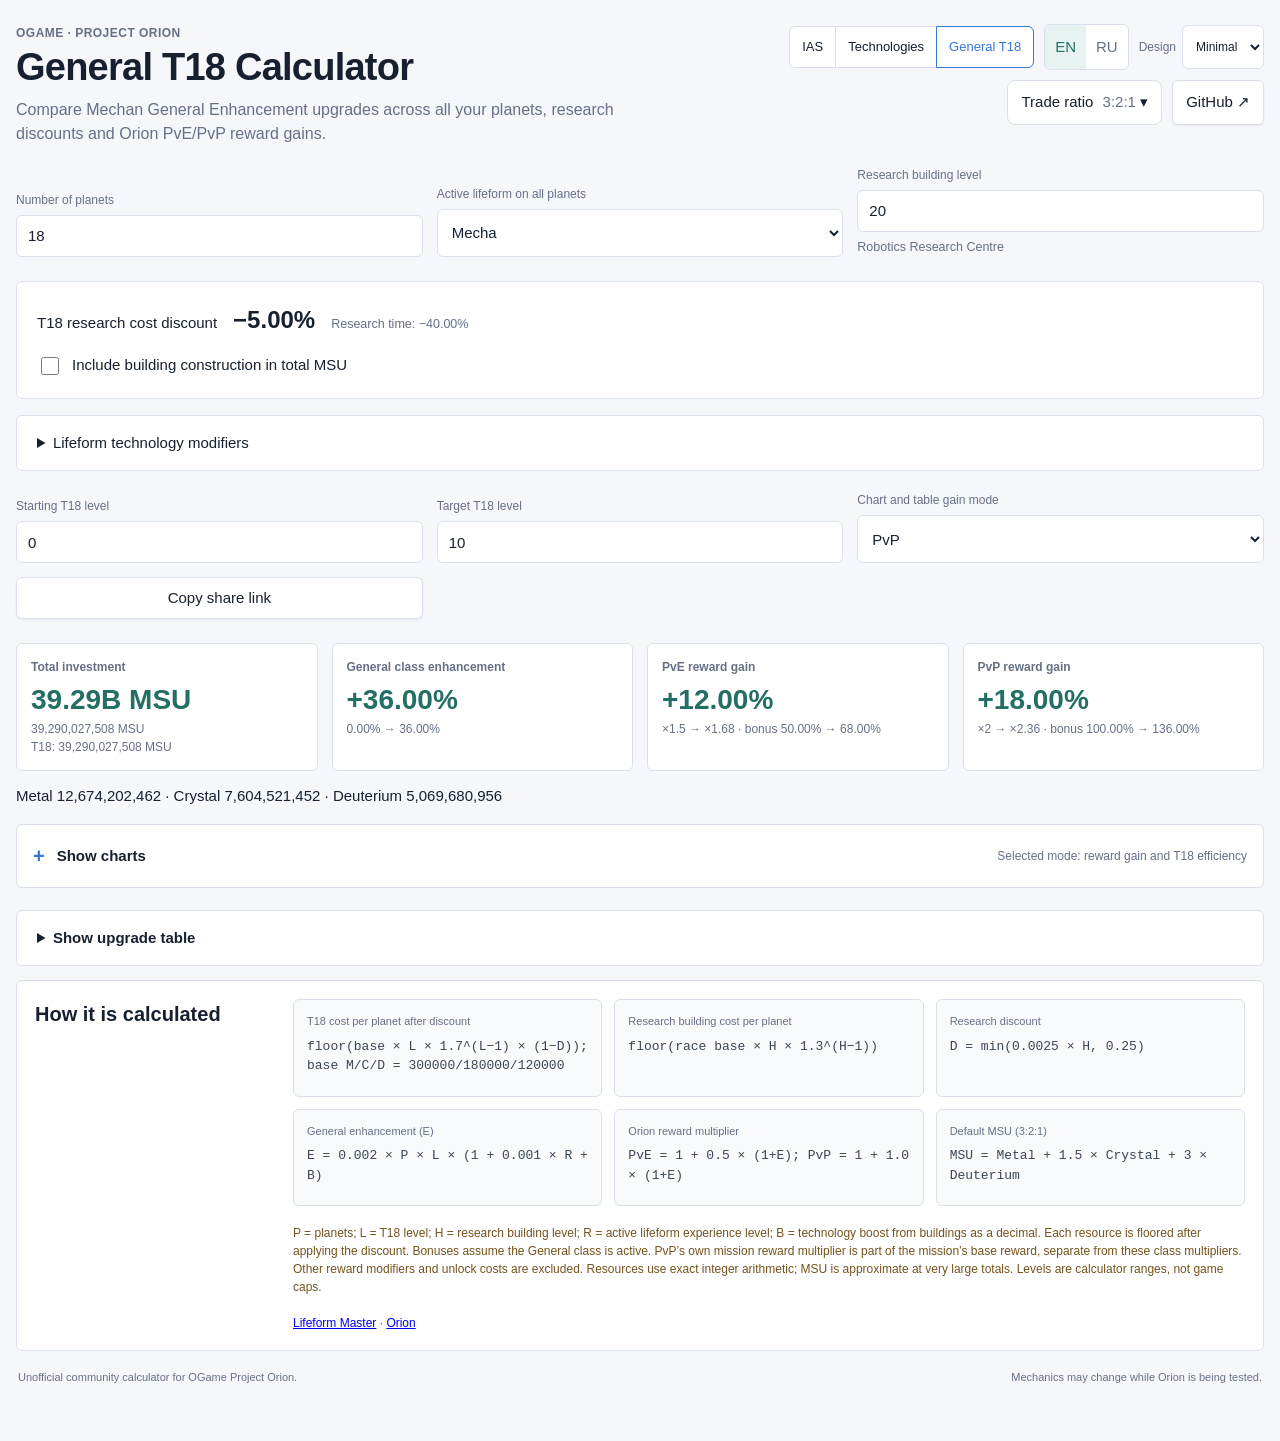
==== general.html @ ab0c1445 "Add General T18 calculator with lifeform research discounts and PvE/PvP rewards" ====
<!doctype html><html lang="en" data-theme="minimal"><head><meta charset="utf-8"><meta name="viewport" content="width=device-width, initial-scale=1"><title>OGame Orion General T18 Calculator</title><link rel="stylesheet" href="styles.css?v=20261013-general"></head><body data-calculator="general"><main class="shell">    <header class="hero">
      <div>
        <p class="eyebrow" data-i18n="s0">OGame · Project Orion</p>
        <h1 data-i18n="s1">Interstellar Anomaly Scanner Calculator</h1>
        <p class="lede" data-i18n="s2">Enter the number of planets to calculate the cost of upgrading the Interstellar Anomaly Scanner on every planet, total IAS, lithium production and the relative gain from each level.</p>
      </div>
      <nav class="header-actions" aria-label="Language and project links" data-i18n-aria="Language and project links"><div class="calculator-tabs header-calculators" aria-label="Calculators" data-i18n-aria="Calculators"><a href="index.html" data-i18n="navIas">IAS calculator</a><a href="resources.html" data-i18n="navResources">Resource bonuses</a><a href="general.html" data-i18n="navGeneral">General T18</a></div><div class="language-switch" role="group" aria-label="Language" data-i18n-aria="Language"><button id="langEn" type="button" aria-pressed="true">EN</button><button id="langRu" type="button" aria-pressed="false">RU</button></div><label class="theme-control"><span data-i18n="themeLabel">Design</span><select id="themeSelect" aria-label="Design" data-i18n-aria="Design"><option value="minimal" data-i18n="themeMinimal">Minimal</option><option value="cosmic" data-i18n="themeCosmic">Cosmic</option></select></label><details id="ratioMenu" class="ratio-menu"><summary><span data-i18n="ratioMenu">Trade ratio</span> <span id="ratioValue">3:2:1</span></summary><div class="ratio-popover">      <fieldset class="ratio">
        <legend data-i18n="s6">MSU trade ratio</legend>
        <div class="ratio-inputs">
          <label><span data-i18n="s7">Metal</span><input id="ratioMetal" type="number" min="0.1" step="0.1" value="3"></label>
          <span>:</span>
          <label><span data-i18n="s8">Crystal</span><input id="ratioCrystal" type="number" min="0.1" step="0.1" value="2"></label>
          <span>:</span>
          <label><span data-i18n="s9">Deut</span><input id="ratioDeut" type="number" min="0.1" step="0.1" value="1"></label>
        </div>
      </fieldset><p data-i18n="ratioHelp">Metal : Crystal : Deuterium. Default: 3:2:1.</p></div></details><a class="github-link" href="https://github.com/zikunow/ogame-orion-ias-calculator" target="_blank" rel="noreferrer">GitHub ↗</a></nav>
    </header>


<section class="panel controls general-controls"><label><span data-i18n="s3">Number of planets</span><input id="planets" type="number" min="1" max="50" value="18"></label><label><span data-i18n="raceChoice">Active lifeform on all planets</span><select id="raceSelect"><option value="human" data-i18n="human">Humans</option><option value="rocktal" data-i18n="rocktal">Rock’tal</option><option value="mecha" data-i18n="mecha" selected>Mecha</option><option value="kaelesh" data-i18n="kaelesh">Kaelesh</option></select></label><label><span data-i18n="labLevelLabel">Research building level</span><input id="labLevel" type="number" min="1" max="100" value="20"><small id="labName"></small></label></section><section class="panel general-discount"><span data-i18n="discountLabel">T18 research cost discount</span><strong id="labDiscount">—</strong><small id="labTime">—</small><label class="check-label"><input id="includeBuilding" type="checkbox"><span data-i18n="includeBuilding">Include building construction in total MSU</span></label><div id="buildingCostInfo" hidden><small id="buildingCostExact"></small><p class="note" data-i18n="labCostHelp"></p></div></section><details class="panel general-modifiers"><summary data-i18n="enhancements">Lifeform technology modifiers</summary><div class="controls general-controls"><label><span data-i18n="lifeformLevel">Active lifeform experience level</span><input id="lifeformLevel" type="number" min="0" max="100" value="0"></label><label><span data-i18n="techBoost">Technology boost from buildings, %</span><input id="techBoost" type="number" min="0" max="1000" value="0"></label><p class="note" data-i18n="boostHelp"></p></div></details><section class="panel controls general-controls"><label><span data-i18n="fromT18">Starting T18 level</span><input id="fromLevel" type="number" min="0" max="79" value="0"></label><label><span data-i18n="toT18">Target T18 level</span><input id="toLevel" type="number" min="1" max="80" value="10"></label><label><span data-i18n="missionChoice">Chart and table gain mode</span><select id="missionSelect"><option value="pve">PvE</option><option value="pvp" selected>PvP</option></select></label><button id="copyLink" class="secondary" type="button" data-i18n="s10">Copy share link</button></section><p id="validation" class="validation" role="alert" hidden></p><section class="summary-grid"><article class="stat"><span data-i18n="generalTotalCost">Total investment</span><strong id="upgradeCost">—</strong><small id="upgradeCostExact">—</small><small id="t18Breakdown"></small></article><article class="stat"><span data-i18n="generalEnhancement">General class enhancement</span><strong id="enhancementValue">—</strong><small id="enhancementFrom">—</small></article><article class="stat"><span data-i18n="pveGain">PvE reward gain</span><strong id="pveGainValue">—</strong><small id="pveMultiplier">—</small></article><article class="stat"><span data-i18n="pvpGain">PvP reward gain</span><strong id="pvpGainValue">—</strong><small id="pvpMultiplier">—</small></article></section><p id="resourceTotals" class="resource-totals" aria-live="polite"></p><details id="chartsPanel" class="charts-panel panel"><summary><span class="charts-closed" data-i18n="showCharts">Show charts</span><span class="charts-open" data-i18n="hideCharts">Hide charts</span><span class="charts-caption" data-i18n="chartsCaption"></span></summary><section id="gainCharts" class="gain-charts" aria-label="Lithium output gain charts" data-i18n-aria="Lithium output gain charts"></section></details><details id="tablePanel" class="panel technology-table"><summary><span class="table-closed" data-i18n="showTable">Show upgrade table</span><span class="table-open" data-i18n="hideTable">Hide upgrade table</span></summary><div class="section-head"><h2 id="tableTitle"></h2></div><p class="table-hint" data-i18n="tableHint"></p><div class="table-wrap" tabindex="0" role="region" aria-label="Scrollable upgrade results" data-i18n-aria="Scrollable upgrade results"><table><thead><tr><th data-i18n="generalLevel">T18 level</th><th data-i18n="generalStepCost">Upgrade cost · all planets</th><th data-i18n="generalFromCost">T18 cost from start</th><th data-i18n="generalCumulative">T18 invested from level 0</th><th data-i18n="generalBonus">Class enhancement</th><th data-i18n="generalPve">PvE class bonus</th><th data-i18n="generalPvp">PvP class bonus</th><th data-i18n="generalPrev">Gain vs previous</th><th data-i18n="generalStart">Gain vs start</th><th data-i18n="generalEfficiency">T18 MSU / +1% reward</th></tr></thead><tbody id="results"></tbody></table></div></details><section class="panel formulas"><h2 data-i18n="generalFormulas">How it is calculated</h2><div class="formula-grid"><div><span data-i18n="generalCostFormula">T18 cost per planet after discount</span><code>floor(base × L × 1.7^(L−1) × (1−D)); base M/C/D = 300000/180000/120000</code></div><div><span data-i18n="generalLabFormula">Research building cost per planet</span><code>floor(race base × H × 1.3^(H−1))</code></div><div><span data-i18n="generalDiscountFormula">Research discount</span><code>D = min(0.0025 × H, 0.25)</code></div><div><span data-i18n="generalBoostFormula">General enhancement (E)</span><code>E = 0.002 × P × L × (1 + 0.001 × R + B)</code></div><div><span data-i18n="generalRewardFormula">Orion reward multiplier</span><code>PvE = 1 + 0.5 × (1+E); PvP = 1 + 1.0 × (1+E)</code></div><div><span data-i18n="s32">Default MSU (3:2:1)</span><code>MSU = Metal + 1.5 × Crystal + 3 × Deuterium</code></div></div><p class="note" data-i18n="generalFormulaHelp"></p><p class="note"><a href="https://ogame.comastuff.com/LFMaster_Global.xlsx" target="_blank" rel="noreferrer">Lifeform Master</a> · <a href="https://board.en.ogame.gameforge.com/index.php?thread/856579-pts-version-13-0-0-singularity/" target="_blank" rel="noreferrer">Orion</a></p></section><footer><span data-i18n="s35"></span><span data-i18n="s36"></span></footer></main><noscript>This calculator requires JavaScript.</noscript><script src="general.js?v=20261013-general"></script><script src="app.js?v=20261013-general"></script></body></html>
---- styles.css ----
:root {
  color-scheme: dark;
  --bg: #071019;
  --panel: #0d1a25;
  --panel-2: #102230;
  --line: #1e3a4d;
  --text: #e7f1f7;
  --muted: #8fa6b5;
  --accent: #65c6ff;
  --accent-2: #8fe3b0;
  --warning: #ffb86b;
  --danger: #ff7d7d;
  --shadow: 0 18px 60px rgba(0,0,0,.28);
}

* { box-sizing: border-box; }
.calculator-tabs { display: flex; gap: 8px; flex-wrap: wrap; margin-bottom: 18px; }
.calculator-tabs a { color: var(--text); text-decoration: none; padding: 8px 12px; border: 1px solid var(--line); border-radius: 6px; }
.calculator-tabs a:hover { border-color: var(--accent); }
.calculator-tabs a[aria-current="page"] { border-color: var(--accent); color: var(--accent); background: var(--panel); }
.resource-model { padding: 14px 16px; margin-top: 16px; }
.resource-model label { display: flex; gap: 10px; align-items: center; }
.resource-model input { width: 18px; height: 18px; accent-color: var(--accent); }
.resource-model p { margin: 8px 0; color: var(--muted); font-size: 13px; }
.resource-model a { color: var(--accent); font-size: 13px; }
.resource-controls select { width: 100%; height: 48px; border: 1px solid var(--line); border-radius: 6px; padding: 0 10px; background: var(--panel); color: var(--text); font: inherit; }
html { background: var(--bg); }
body {
  margin: 0;
  min-width: 320px;
  background:
    radial-gradient(circle at 15% 0%, rgba(51,130,170,.18), transparent 30rem),
    linear-gradient(180deg, #08131d 0%, var(--bg) 42rem);
  color: var(--text);
  font: 15px/1.5 Inter, ui-sans-serif, system-ui, -apple-system, BlinkMacSystemFont, "Segoe UI", sans-serif;
}

button, input { font: inherit; }

.shell {
  width: min(1500px, calc(100% - 32px));
  margin: 0 auto;
  padding: 44px 0 36px;
}

.hero {
  display: flex;
  align-items: flex-start;
  justify-content: space-between;
  gap: 24px;
  margin-bottom: 26px;
}

.eyebrow {
  margin: 0 0 6px;
  color: var(--accent);
  font-size: 12px;
  font-weight: 800;
  letter-spacing: .12em;
  text-transform: uppercase;
}

h1, h2, p { margin-top: 0; }
h1 {
  max-width: 880px;
  margin-bottom: 10px;
  font-size: clamp(32px, 5vw, 58px);
  line-height: 1.02;
  letter-spacing: -.045em;
}
h2 {
  margin-bottom: 0;
  font-size: 22px;
  letter-spacing: -.02em;
}

.lede {
  max-width: 760px;
  margin-bottom: 0;
  color: var(--muted);
  font-size: 17px;
}

.github-link, .secondary {
  border: 1px solid var(--line);
  border-radius: 10px;
  background: rgba(255,255,255,.025);
  color: var(--text);
  text-decoration: none;
  transition: .18s ease;
}
.github-link {
  flex: 0 0 auto;
  padding: 10px 13px;
}
.github-link:hover, .secondary:hover {
  border-color: #3b6a85;
  background: rgba(101,198,255,.07);
}

.panel {
  border: 1px solid var(--line);
  border-radius: 16px;
  background: linear-gradient(180deg, rgba(16,34,48,.94), rgba(10,24,34,.94));
  box-shadow: var(--shadow);
}

.controls {
  display: grid;
  grid-template-columns: repeat(3, minmax(140px, .75fr)) minmax(300px, 1.5fr) auto;
  gap: 14px;
  align-items: end;
  padding: 16px;
}

.controls > label > span,
.ratio legend,
.ratio label span {
  display: block;
  margin-bottom: 6px;
  color: var(--muted);
  font-size: 12px;
  font-weight: 700;
}

input {
  width: 100%;
  height: 42px;
  border: 1px solid #26465b;
  border-radius: 9px;
  outline: none;
  background: #081620;
  color: var(--text);
  padding: 0 11px;
}
input:focus {
  border-color: var(--accent);
  box-shadow: 0 0 0 3px rgba(101,198,255,.10);
}

.ratio {
  min-width: 0;
  margin: 0;
  border: 0;
  padding: 0;
}
.ratio-inputs {
  display: grid;
  grid-template-columns: 1fr auto 1fr auto 1fr;
  gap: 8px;
  align-items: end;
}
.ratio-inputs > span {
  padding-bottom: 10px;
  color: var(--muted);
}
.ratio label span { margin-bottom: 3px; }
.ratio input { height: 42px; }

.secondary {
  height: 42px;
  cursor: pointer;
  padding: 0 14px;
  white-space: nowrap;
}

.validation {
  margin: 12px 0 0;
  border: 1px solid rgba(255,125,125,.35);
  border-radius: 10px;
  background: rgba(255,125,125,.08);
  color: #ffd2d2;
  padding: 10px 12px;
}

.summary-grid {
  display: grid;
  grid-template-columns: repeat(4, 1fr);
  gap: 14px;
  margin: 14px 0;
}

.stat {
  min-width: 0;
  border: 1px solid var(--line);
  border-radius: 14px;
  background: rgba(13,26,37,.88);
  padding: 16px;
}
.stat span, .stat small {
  display: block;
  color: var(--muted);
}
.stat span {
  margin-bottom: 8px;
  font-size: 12px;
  font-weight: 800;
  letter-spacing: .06em;
  text-transform: uppercase;
}
.stat strong {
  display: block;
  overflow: hidden;
  margin-bottom: 4px;
  color: var(--accent-2);
  font-size: clamp(22px, 3vw, 32px);
  line-height: 1.15;
  text-overflow: ellipsis;
  white-space: nowrap;
}
.stat small { font-size: 12px; }

.table-panel { overflow: hidden; }
.section-head {
  display: flex;
  align-items: end;
  justify-content: space-between;
  gap: 24px;
  padding: 18px 18px 14px;
}
.section-head p:last-child {
  max-width: 520px;
  margin: 0;
  color: var(--muted);
  text-align: right;
  font-size: 13px;
}

.table-wrap {
  overflow: auto;
  border-top: 1px solid var(--line);
}
table {
  width: 100%;
  min-width: 1180px;
  border-collapse: collapse;
  font-variant-numeric: tabular-nums;
}
th, td {
  border-bottom: 1px solid rgba(39,72,92,.6);
  padding: 12px 13px;
  text-align: right;
  white-space: nowrap;
}
th:first-child, td:first-child { text-align: left; }
th {
  position: sticky;
  top: 0;
  z-index: 1;
  background: #0d1b26;
  color: #b8cbd6;
  font-size: 11px;
  letter-spacing: .045em;
  text-transform: uppercase;
}
th span {
  color: #708a99;
  font-size: 10px;
  font-weight: 600;
}
tbody tr:hover { background: rgba(101,198,255,.035); }
tbody tr:last-child td { border-bottom: 0; }
td strong { color: var(--text); }
td .sub {
  display: block;
  margin-top: 3px;
  color: #738b99;
  font-size: 10px;
}
.positive { color: var(--accent-2); }
.cost { color: #d9e9f2; }

.formulas {
  display: grid;
  grid-template-columns: 230px 1fr;
  gap: 18px 28px;
  margin-top: 14px;
  padding: 18px;
}
.formula-grid {
  display: grid;
  grid-template-columns: repeat(3, minmax(0, 1fr));
  gap: 12px;
}
.formula-grid > div {
  min-width: 0;
  border: 1px solid rgba(39,72,92,.75);
  border-radius: 11px;
  background: rgba(6,17,25,.35);
  padding: 13px;
}
.formula-grid span,
.formula-grid small {
  display: block;
  color: var(--muted);
  font-size: 11px;
}
.formula-grid code {
  display: block;
  overflow-x: auto;
  margin: 7px 0;
  color: #d8f3ff;
  font-size: 13px;
  white-space: nowrap;
}
.note {
  grid-column: 2;
  margin: 0;
  color: var(--warning);
  font-size: 12px;
}

footer {
  display: flex;
  justify-content: space-between;
  gap: 20px;
  padding: 18px 2px 0;
  color: #66808f;
  font-size: 11px;
}

@media (max-width: 1050px) {
  .controls { grid-template-columns: repeat(3, 1fr); }
  .ratio { grid-column: span 2; }
  .summary-grid { grid-template-columns: repeat(2, 1fr); }
  .formulas { grid-template-columns: 1fr; }
  .note { grid-column: 1; }
}

@media (max-width: 680px) {
  .shell { width: min(100% - 20px, 1500px); padding-top: 24px; }
  .hero { display: block; }
  .github-link { display: inline-block; margin-top: 18px; }
  .controls { grid-template-columns: 1fr 1fr; }
  .controls > label:first-child { grid-column: 1 / -1; }
  .ratio { grid-column: 1 / -1; }
  .secondary { grid-column: 1 / -1; }
  .summary-grid { grid-template-columns: 1fr; }
  .section-head { align-items: flex-start; flex-direction: column; }
  .section-head p:last-child { text-align: left; }
  .formula-grid { grid-template-columns: 1fr; }
  footer { flex-direction: column; }
}


.resource-totals { color: var(--text); overflow-wrap: anywhere; font-variant-numeric: tabular-nums; }
.table-hint { padding: 0 18px; color: var(--muted); font-size: 12px; }
button:focus-visible, a:focus-visible, .table-wrap:focus-visible { outline: 2px solid var(--accent); outline-offset: 3px; }
button:disabled { opacity: .5; cursor: default; }
.stat small { overflow-wrap: anywhere; }
@media (min-width: 1051px) and (max-width: 1250px) { .controls { grid-template-columns: repeat(3, 1fr); } .ratio { grid-column: span 2; } }

.header-actions { display: flex; flex: 0 0 auto; align-items: center; gap: 10px; }
.language-switch { display: flex; border: 1px solid var(--line); border-radius: 10px; overflow: hidden; }
.language-switch button { border: 0; background: transparent; color: var(--muted); padding: 10px; cursor: pointer; min-height: 44px; }
.language-switch button[aria-pressed="true"] { background: rgba(101,198,255,.15); color: var(--accent); }
@media (max-width: 680px) { .header-actions { margin-top: 18px; } .header-actions .github-link { margin-top: 0; } }

.gain-charts { margin: 18px 0; }
.chart-grid { display: grid; grid-template-columns: repeat(2, minmax(0,1fr)); gap: 14px; }
.chart-card { padding: 18px; min-width: 0; }
.chart-card h2 { font-size: 19px; }
.chart-description, .chart-note, .chart-readout { color: var(--muted); font-size: 12px; }
.chart-description { margin: 8px 0 0; min-height: 36px; }
.chart-card svg { display: block; width: 100%; height: auto; max-height: 340px; margin-top: 6px; overflow: visible; }
.chart-tick, .chart-axis-label { fill: var(--muted); font: 14px system-ui, sans-serif; }
.chart-grid-line { stroke: var(--line); stroke-width: 1; }
.chart-line { fill: none; stroke: var(--accent); stroke-width: 2.5; }
.chart-point { fill: var(--accent); stroke: var(--panel); stroke-width: 1.5; cursor: pointer; }
.chart-point:hover, .chart-point:focus { fill: var(--accent-2); stroke: var(--accent-2); outline: none; stroke-width: 5; }
.chart-insight { color: var(--accent-2); font-size: 14px; margin: 8px 0; overflow-wrap: anywhere; }
.chart-readout { margin-bottom: 0; min-height: 36px; }
.chart-note { margin: 10px 0 0; }
@media (max-width: 900px) { .chart-grid { grid-template-columns: 1fr; } }

.theme-control { display: flex; align-items: center; gap: 6px; color: var(--muted); font-size: 12px; white-space: nowrap; }
.theme-control select { min-height: 44px; max-width: 145px; border: 1px solid var(--line); border-radius: 6px; background: var(--panel); color: var(--text); padding: 0 9px; font: inherit; }
.theme-control select:focus-visible { outline: 2px solid var(--accent); outline-offset: 2px; }
@media (max-width: 1050px) { .hero { flex-direction: column; } .header-actions { flex-wrap: wrap; } }
@media (max-width: 680px) { .header-actions { gap: 8px; } .theme-control { gap: 4px; } .theme-control select { max-width: 122px; } }

html[data-theme="minimal"] {
  color-scheme: light;
  --bg: #f5f7fb;
  --panel: #ffffff;
  --panel-2: #eef3f9;
  --line: #d9e0ec;
  --text: #16202f;
  --muted: #667085;
  --accent: #3478d5;
  --accent-2: #246f63;
  --warning: #74531d;
  --danger: #b42318;
  --shadow: none;
}
html[data-theme="minimal"] body { background: var(--bg); font-family: Inter, "Segoe UI", Arial, sans-serif; }
html[data-theme="minimal"] .shell { padding-top: 24px; }
html[data-theme="minimal"] h1 { font-size: clamp(28px, 3vw, 38px); line-height: 1.05; letter-spacing: -.02em; font-weight: 700; }
html[data-theme="minimal"] h2 { font-size: 20px; letter-spacing: 0; }
html[data-theme="minimal"] .eyebrow { font-weight: 600; letter-spacing: .04em; color: var(--muted); }
html[data-theme="minimal"] .lede { font-size: 16px; max-width: 850px; }
html[data-theme="minimal"] .hero { margin-bottom: 20px; }
html[data-theme="minimal"] .panel { background: #fff; border-radius: 6px; box-shadow: none; }
html[data-theme="minimal"] .controls { background: transparent; border: 0; padding: 0 0 8px; box-shadow: none; }
html[data-theme="minimal"] .controls > label > span,
html[data-theme="minimal"] .ratio legend,
html[data-theme="minimal"] .ratio label span { font-weight: 400; }
html[data-theme="minimal"] input { background: #fff; color: var(--text); border-color: var(--line); border-radius: 6px; box-shadow: none; }
html[data-theme="minimal"] input:focus { border-color: var(--accent); box-shadow: 0 0 0 2px rgba(52,120,213,.12); }
html[data-theme="minimal"] .github-link,
html[data-theme="minimal"] .secondary { background: #fff; border-color: var(--line); border-radius: 6px; box-shadow: 0 1px 2px rgba(22,32,47,.08); }
html[data-theme="minimal"] .github-link:hover,
html[data-theme="minimal"] .secondary:hover { border-color: #b5c2d5; background: #eef3f9; }
html[data-theme="minimal"] .language-switch { background: #fff; border-radius: 6px; }
html[data-theme="minimal"] .language-switch button[aria-pressed="true"] { background: #e7f3f0; color: #246f63; }
html[data-theme="minimal"] .stat { background: #fff; border-radius: 6px; padding: 14px; }
html[data-theme="minimal"] .stat span { font-weight: 600; letter-spacing: 0; text-transform: none; }
html[data-theme="minimal"] .stat strong { font-size: 28px; font-weight: 700; }
html[data-theme="minimal"] th { background: #eef3f9; color: #3a4556; text-transform: none; letter-spacing: 0; font-size: 13px; }
html[data-theme="minimal"] th span { color: var(--muted); font-size: 11px; }
html[data-theme="minimal"] td { font-size: 14px; }
html[data-theme="minimal"] th,
html[data-theme="minimal"] td { padding: 10px 12px; border-bottom-color: #e4e7ec; }
html[data-theme="minimal"] td .sub { color: var(--muted); font-size: 11px; }
html[data-theme="minimal"] tbody tr:hover { background: #f5f7fb; }
html[data-theme="minimal"] .cost { color: var(--text); }
html[data-theme="minimal"] .formula-grid > div { background: #f8fafc; border-color: var(--line); border-radius: 6px; }
html[data-theme="minimal"] .formula-grid code { color: #3a4556; }
html[data-theme="minimal"] .validation { background: #fff1f0; border-color: #f3b8b3; color: #b42318; border-radius: 6px; }
html[data-theme="minimal"] footer { color: var(--muted); }
html[data-theme="minimal"] .chart-card h2 { font-size: 18px; }
html[data-theme="minimal"] .chart-grid-line { stroke: #e4e7ec; }

.efficiency-card { grid-column: 1 / -1; }
.efficiency-card svg { max-width: 700px; max-height: none; margin-left: auto; margin-right: auto; }
.efficiency-card .chart-description { min-height: 0; }

/* Secondary settings and charts stay out of the main calculation flow. */
.controls { grid-template-columns: repeat(3, minmax(0, 1fr)) auto; }
.resource-controls { grid-template-columns: repeat(3, minmax(0, 1fr)); }
.shared-tech-controls { grid-template-columns: minmax(140px, 1fr) minmax(160px, 2fr) auto auto; align-items: end; }
.shared-tech-controls p { color: var(--muted); margin: 0; align-self: center; }
.technology-block { margin-top: 26px; padding-top: 22px; border-top: 1px solid var(--line); }
body[data-calculator="resources"] [hidden] { display: none !important; }
.technology-table { margin-top: 12px; }
.technology-table > summary { padding: 16px 20px; cursor: pointer; font-weight: 600; }
.technology-table .table-open { display: none; }
.technology-table[open] .table-open { display: inline; }
.technology-table[open] .table-closed { display: none; }
.combined-summary { margin-top: 28px; padding: 22px; }
.combined-summary h2 { margin: 0 0 18px; }
.combined-summary .summary-grid { grid-template-columns: repeat(auto-fit, minmax(min(220px, 100%), 1fr)); }
.combined-gain { display: flex; align-items: baseline; justify-content: space-between; gap: 12px; margin: 8px 0; }
.combined-gain strong { font-size: 22px; }
.technology-heading { gap: 12px; margin-bottom: 18px; }
.technology-heading h2 { font-size: 20px; margin: 0; }
.header-actions .calculator-tabs { margin: 0; gap: 0; flex-wrap: nowrap; }
.header-calculators a { background: var(--panel); white-space: nowrap; font-size: 13px; padding: 10px 12px; }
.header-calculators a:first-child { border-radius: 6px 0 0 6px; }
.header-calculators a:last-child { border-radius: 0 6px 6px 0; margin-left: -1px; }
.header-actions { flex: 0 1 auto; flex-wrap: wrap; max-width: 100%; justify-content: flex-end; }
.hero > div { min-width: 0; }
.technology-empty { min-height: 300px; display: flex; flex-direction: column; align-items: center; justify-content: center; text-align: center; padding: 36px 18px; color: var(--muted); }
.technology-empty h2 { color: var(--text); font-size: 20px; margin: 0 0 8px; }
.technology-empty p { margin: 0; max-width: 480px; }
@media (max-width: 1250px) { .hero { flex-direction: column; } .header-actions { justify-content: flex-start; } }
.technology-heading .remove-technology { flex-shrink: 0; }
.building-info { color: var(--muted); font-size: 13px; }
@media (max-width: 700px) {
  .shared-tech-controls { grid-template-columns: 1fr 1fr; }
  .shared-tech-controls p { grid-column: 1 / -1; }
  .technology-heading { align-items: flex-start; }
  .technology-heading h2 { font-size: 18px; }
}
@media (max-width: 400px) {
  .shared-tech-controls, .resource-controls { grid-template-columns: 1fr; }
  .technology-heading { flex-wrap: wrap; }
}
.ratio-menu { position: relative; }
.ratio-menu:not([open]) .ratio-popover { display: none; }
.ratio-menu summary, .charts-panel summary { cursor: pointer; list-style: none; }
.ratio-menu summary::-webkit-details-marker, .charts-panel summary::-webkit-details-marker { display: none; }
.ratio-menu summary { padding: 10px 13px; border: 1px solid var(--line); border-radius: 8px; background: var(--panel); white-space: nowrap; }
.ratio-menu summary::after { content: " ▾"; }
.ratio-menu[open] summary::after { content: " ▴"; }
#ratioValue { color: var(--muted); margin-left: 5px; }
.ratio-popover { position: absolute; top: calc(100% + 8px); right: 0; width: 310px; padding: 16px; z-index: 10; background: #102230; border: 1px solid var(--line); border-radius: 8px; box-shadow: 0 8px 24px rgba(0,0,0,.16); }
.ratio-popover p { margin: 12px 0 0; color: var(--muted); font-size: 12px; }
html[data-theme="minimal"] .ratio-popover { background: #fff; }
.charts-panel { margin: 16px 0 22px; }
.charts-panel > summary { display: flex; align-items: center; gap: 12px; padding: 16px; font-weight: 600; }
.charts-panel > summary::before { content: "+"; color: var(--accent); font-size: 20px; }
.charts-panel[open] > summary::before { content: "−"; }
.charts-caption { margin-left: auto; font-size: 12px; font-weight: 400; color: var(--muted); }
.charts-open, .charts-panel[open] .charts-closed { display: none; }
.charts-panel[open] .charts-open { display: inline; }
.charts-panel .gain-charts { margin: 0; padding: 0 14px 14px; }
.ratio-menu summary:focus-visible, .charts-panel summary:focus-visible { outline: 2px solid var(--accent); outline-offset: 3px; }
@media (max-width: 700px) {
  .controls { grid-template-columns: repeat(2, minmax(0, 1fr)); }
  .header-actions { position: relative; width: 100%; }
  .ratio-menu { position: static; }
  .ratio-popover { left: 0; right: auto; width: min(310px, calc(100vw - 32px)); }
  .charts-caption { display: none; }
}
@media (max-width: 400px) { .controls { grid-template-columns: 1fr; } }
/* General T18 shares both designs with the existing calculators. */
.header-calculators a { border-radius: 0; margin-left: -1px; }
.header-calculators a:first-child { margin-left: 0; }
.general-controls { grid-template-columns: repeat(3, minmax(0, 1fr)); margin-bottom: 16px; }
.general-controls select { width: 100%; height: 48px; border: 1px solid var(--line); border-radius: 6px; padding: 0 10px; background: var(--panel); color: var(--text); font: inherit; }
.general-controls small { display: block; color: var(--muted); margin-top: 6px; }
.general-discount { padding: 20px; margin-bottom: 16px; }
.general-discount > strong { font-size: 24px; margin: 0 16px; }
.general-discount small { color: var(--muted); overflow-wrap: anywhere; }
.check-label { display: flex; gap: 10px; align-items: center; margin-top: 16px; }
.check-label input { width: 18px; height: 18px; flex: 0 0 18px; }
#buildingCostInfo { margin-top: 12px; }
.general-modifiers { margin-bottom: 20px; padding: 16px 20px; }
.general-modifiers > summary { cursor: pointer; }
.general-modifiers .controls { margin-top: 16px; }
.general-modifiers:not([open]) .controls { display: none; }
body[data-calculator="general"] .formula-grid code { white-space: normal; overflow-wrap: anywhere; }
body[data-calculator="general"] .stat small { overflow-wrap: anywhere; }
@media (max-width: 700px) { .general-controls { grid-template-columns: 1fr; } .general-discount > small { display: block; margin-top: 6px; } }
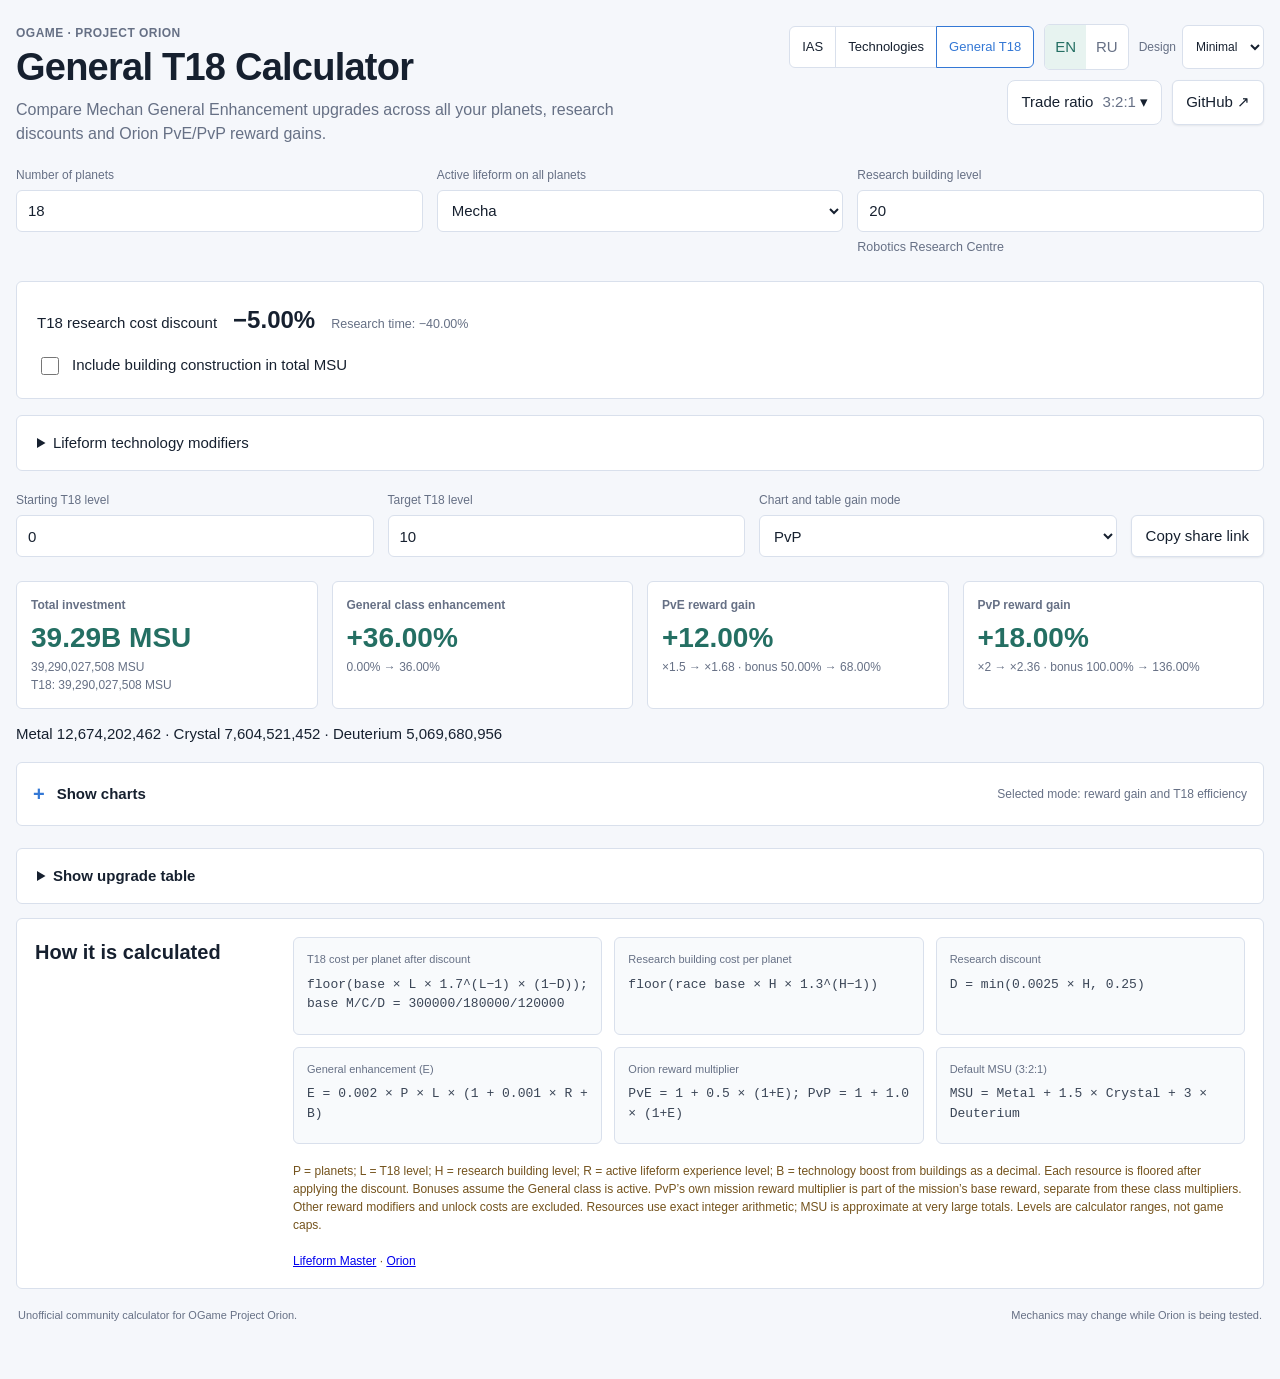
==== commit 482713ca: "Align General T18 fields and keep desktop share button in the settings row" ====
--- a/general.html
+++ b/general.html
@@ -1,4 +1,4 @@
-<!doctype html><html lang="en" data-theme="minimal"><head><meta charset="utf-8"><meta name="viewport" content="width=device-width, initial-scale=1"><title>OGame Orion General T18 Calculator</title><link rel="stylesheet" href="styles.css?v=20261013-general"></head><body data-calculator="general"><main class="shell">    <header class="hero">
+<!doctype html><html lang="en" data-theme="minimal"><head><meta charset="utf-8"><meta name="viewport" content="width=device-width, initial-scale=1"><title>OGame Orion General T18 Calculator</title><link rel="stylesheet" href="styles.css?v=20261013-layout"></head><body data-calculator="general"><main class="shell">    <header class="hero">
       <div>
         <p class="eyebrow" data-i18n="s0">OGame · Project Orion</p>
         <h1 data-i18n="s1">Interstellar Anomaly Scanner Calculator</h1>
@@ -17,4 +17,4 @@
     </header>
 
 
-<section class="panel controls general-controls"><label><span data-i18n="s3">Number of planets</span><input id="planets" type="number" min="1" max="50" value="18"></label><label><span data-i18n="raceChoice">Active lifeform on all planets</span><select id="raceSelect"><option value="human" data-i18n="human">Humans</option><option value="rocktal" data-i18n="rocktal">Rock’tal</option><option value="mecha" data-i18n="mecha" selected>Mecha</option><option value="kaelesh" data-i18n="kaelesh">Kaelesh</option></select></label><label><span data-i18n="labLevelLabel">Research building level</span><input id="labLevel" type="number" min="1" max="100" value="20"><small id="labName"></small></label></section><section class="panel general-discount"><span data-i18n="discountLabel">T18 research cost discount</span><strong id="labDiscount">—</strong><small id="labTime">—</small><label class="check-label"><input id="includeBuilding" type="checkbox"><span data-i18n="includeBuilding">Include building construction in total MSU</span></label><div id="buildingCostInfo" hidden><small id="buildingCostExact"></small><p class="note" data-i18n="labCostHelp"></p></div></section><details class="panel general-modifiers"><summary data-i18n="enhancements">Lifeform technology modifiers</summary><div class="controls general-controls"><label><span data-i18n="lifeformLevel">Active lifeform experience level</span><input id="lifeformLevel" type="number" min="0" max="100" value="0"></label><label><span data-i18n="techBoost">Technology boost from buildings, %</span><input id="techBoost" type="number" min="0" max="1000" value="0"></label><p class="note" data-i18n="boostHelp"></p></div></details><section class="panel controls general-controls"><label><span data-i18n="fromT18">Starting T18 level</span><input id="fromLevel" type="number" min="0" max="79" value="0"></label><label><span data-i18n="toT18">Target T18 level</span><input id="toLevel" type="number" min="1" max="80" value="10"></label><label><span data-i18n="missionChoice">Chart and table gain mode</span><select id="missionSelect"><option value="pve">PvE</option><option value="pvp" selected>PvP</option></select></label><button id="copyLink" class="secondary" type="button" data-i18n="s10">Copy share link</button></section><p id="validation" class="validation" role="alert" hidden></p><section class="summary-grid"><article class="stat"><span data-i18n="generalTotalCost">Total investment</span><strong id="upgradeCost">—</strong><small id="upgradeCostExact">—</small><small id="t18Breakdown"></small></article><article class="stat"><span data-i18n="generalEnhancement">General class enhancement</span><strong id="enhancementValue">—</strong><small id="enhancementFrom">—</small></article><article class="stat"><span data-i18n="pveGain">PvE reward gain</span><strong id="pveGainValue">—</strong><small id="pveMultiplier">—</small></article><article class="stat"><span data-i18n="pvpGain">PvP reward gain</span><strong id="pvpGainValue">—</strong><small id="pvpMultiplier">—</small></article></section><p id="resourceTotals" class="resource-totals" aria-live="polite"></p><details id="chartsPanel" class="charts-panel panel"><summary><span class="charts-closed" data-i18n="showCharts">Show charts</span><span class="charts-open" data-i18n="hideCharts">Hide charts</span><span class="charts-caption" data-i18n="chartsCaption"></span></summary><section id="gainCharts" class="gain-charts" aria-label="Lithium output gain charts" data-i18n-aria="Lithium output gain charts"></section></details><details id="tablePanel" class="panel technology-table"><summary><span class="table-closed" data-i18n="showTable">Show upgrade table</span><span class="table-open" data-i18n="hideTable">Hide upgrade table</span></summary><div class="section-head"><h2 id="tableTitle"></h2></div><p class="table-hint" data-i18n="tableHint"></p><div class="table-wrap" tabindex="0" role="region" aria-label="Scrollable upgrade results" data-i18n-aria="Scrollable upgrade results"><table><thead><tr><th data-i18n="generalLevel">T18 level</th><th data-i18n="generalStepCost">Upgrade cost · all planets</th><th data-i18n="generalFromCost">T18 cost from start</th><th data-i18n="generalCumulative">T18 invested from level 0</th><th data-i18n="generalBonus">Class enhancement</th><th data-i18n="generalPve">PvE class bonus</th><th data-i18n="generalPvp">PvP class bonus</th><th data-i18n="generalPrev">Gain vs previous</th><th data-i18n="generalStart">Gain vs start</th><th data-i18n="generalEfficiency">T18 MSU / +1% reward</th></tr></thead><tbody id="results"></tbody></table></div></details><section class="panel formulas"><h2 data-i18n="generalFormulas">How it is calculated</h2><div class="formula-grid"><div><span data-i18n="generalCostFormula">T18 cost per planet after discount</span><code>floor(base × L × 1.7^(L−1) × (1−D)); base M/C/D = 300000/180000/120000</code></div><div><span data-i18n="generalLabFormula">Research building cost per planet</span><code>floor(race base × H × 1.3^(H−1))</code></div><div><span data-i18n="generalDiscountFormula">Research discount</span><code>D = min(0.0025 × H, 0.25)</code></div><div><span data-i18n="generalBoostFormula">General enhancement (E)</span><code>E = 0.002 × P × L × (1 + 0.001 × R + B)</code></div><div><span data-i18n="generalRewardFormula">Orion reward multiplier</span><code>PvE = 1 + 0.5 × (1+E); PvP = 1 + 1.0 × (1+E)</code></div><div><span data-i18n="s32">Default MSU (3:2:1)</span><code>MSU = Metal + 1.5 × Crystal + 3 × Deuterium</code></div></div><p class="note" data-i18n="generalFormulaHelp"></p><p class="note"><a href="https://ogame.comastuff.com/LFMaster_Global.xlsx" target="_blank" rel="noreferrer">Lifeform Master</a> · <a href="https://board.en.ogame.gameforge.com/index.php?thread/856579-pts-version-13-0-0-singularity/" target="_blank" rel="noreferrer">Orion</a></p></section><footer><span data-i18n="s35"></span><span data-i18n="s36"></span></footer></main><noscript>This calculator requires JavaScript.</noscript><script src="general.js?v=20261013-general"></script><script src="app.js?v=20261013-general"></script></body></html>+<section class="panel controls general-controls"><label><span data-i18n="s3">Number of planets</span><input id="planets" type="number" min="1" max="50" value="18"></label><label><span data-i18n="raceChoice">Active lifeform on all planets</span><select id="raceSelect"><option value="human" data-i18n="human">Humans</option><option value="rocktal" data-i18n="rocktal">Rock’tal</option><option value="mecha" data-i18n="mecha" selected>Mecha</option><option value="kaelesh" data-i18n="kaelesh">Kaelesh</option></select></label><label><span data-i18n="labLevelLabel">Research building level</span><input id="labLevel" type="number" min="1" max="100" value="20"><small id="labName"></small></label></section><section class="panel general-discount"><span data-i18n="discountLabel">T18 research cost discount</span><strong id="labDiscount">—</strong><small id="labTime">—</small><label class="check-label"><input id="includeBuilding" type="checkbox"><span data-i18n="includeBuilding">Include building construction in total MSU</span></label><div id="buildingCostInfo" hidden><small id="buildingCostExact"></small><p class="note" data-i18n="labCostHelp"></p></div></section><details class="panel general-modifiers"><summary data-i18n="enhancements">Lifeform technology modifiers</summary><div class="controls general-controls"><label><span data-i18n="lifeformLevel">Active lifeform experience level</span><input id="lifeformLevel" type="number" min="0" max="100" value="0"></label><label><span data-i18n="techBoost">Technology boost from buildings, %</span><input id="techBoost" type="number" min="0" max="1000" value="0"></label><p class="note" data-i18n="boostHelp"></p></div></details><section class="panel controls general-controls general-upgrade-controls"><label><span data-i18n="fromT18">Starting T18 level</span><input id="fromLevel" type="number" min="0" max="79" value="0"></label><label><span data-i18n="toT18">Target T18 level</span><input id="toLevel" type="number" min="1" max="80" value="10"></label><label><span data-i18n="missionChoice">Chart and table gain mode</span><select id="missionSelect"><option value="pve">PvE</option><option value="pvp" selected>PvP</option></select></label><button id="copyLink" class="secondary" type="button" data-i18n="s10">Copy share link</button></section><p id="validation" class="validation" role="alert" hidden></p><section class="summary-grid"><article class="stat"><span data-i18n="generalTotalCost">Total investment</span><strong id="upgradeCost">—</strong><small id="upgradeCostExact">—</small><small id="t18Breakdown"></small></article><article class="stat"><span data-i18n="generalEnhancement">General class enhancement</span><strong id="enhancementValue">—</strong><small id="enhancementFrom">—</small></article><article class="stat"><span data-i18n="pveGain">PvE reward gain</span><strong id="pveGainValue">—</strong><small id="pveMultiplier">—</small></article><article class="stat"><span data-i18n="pvpGain">PvP reward gain</span><strong id="pvpGainValue">—</strong><small id="pvpMultiplier">—</small></article></section><p id="resourceTotals" class="resource-totals" aria-live="polite"></p><details id="chartsPanel" class="charts-panel panel"><summary><span class="charts-closed" data-i18n="showCharts">Show charts</span><span class="charts-open" data-i18n="hideCharts">Hide charts</span><span class="charts-caption" data-i18n="chartsCaption"></span></summary><section id="gainCharts" class="gain-charts" aria-label="Lithium output gain charts" data-i18n-aria="Lithium output gain charts"></section></details><details id="tablePanel" class="panel technology-table"><summary><span class="table-closed" data-i18n="showTable">Show upgrade table</span><span class="table-open" data-i18n="hideTable">Hide upgrade table</span></summary><div class="section-head"><h2 id="tableTitle"></h2></div><p class="table-hint" data-i18n="tableHint"></p><div class="table-wrap" tabindex="0" role="region" aria-label="Scrollable upgrade results" data-i18n-aria="Scrollable upgrade results"><table><thead><tr><th data-i18n="generalLevel">T18 level</th><th data-i18n="generalStepCost">Upgrade cost · all planets</th><th data-i18n="generalFromCost">T18 cost from start</th><th data-i18n="generalCumulative">T18 invested from level 0</th><th data-i18n="generalBonus">Class enhancement</th><th data-i18n="generalPve">PvE class bonus</th><th data-i18n="generalPvp">PvP class bonus</th><th data-i18n="generalPrev">Gain vs previous</th><th data-i18n="generalStart">Gain vs start</th><th data-i18n="generalEfficiency">T18 MSU / +1% reward</th></tr></thead><tbody id="results"></tbody></table></div></details><section class="panel formulas"><h2 data-i18n="generalFormulas">How it is calculated</h2><div class="formula-grid"><div><span data-i18n="generalCostFormula">T18 cost per planet after discount</span><code>floor(base × L × 1.7^(L−1) × (1−D)); base M/C/D = 300000/180000/120000</code></div><div><span data-i18n="generalLabFormula">Research building cost per planet</span><code>floor(race base × H × 1.3^(H−1))</code></div><div><span data-i18n="generalDiscountFormula">Research discount</span><code>D = min(0.0025 × H, 0.25)</code></div><div><span data-i18n="generalBoostFormula">General enhancement (E)</span><code>E = 0.002 × P × L × (1 + 0.001 × R + B)</code></div><div><span data-i18n="generalRewardFormula">Orion reward multiplier</span><code>PvE = 1 + 0.5 × (1+E); PvP = 1 + 1.0 × (1+E)</code></div><div><span data-i18n="s32">Default MSU (3:2:1)</span><code>MSU = Metal + 1.5 × Crystal + 3 × Deuterium</code></div></div><p class="note" data-i18n="generalFormulaHelp"></p><p class="note"><a href="https://ogame.comastuff.com/LFMaster_Global.xlsx" target="_blank" rel="noreferrer">Lifeform Master</a> · <a href="https://board.en.ogame.gameforge.com/index.php?thread/856579-pts-version-13-0-0-singularity/" target="_blank" rel="noreferrer">Orion</a></p></section><footer><span data-i18n="s35"></span><span data-i18n="s36"></span></footer></main><noscript>This calculator requires JavaScript.</noscript><script src="general.js?v=20261013-general"></script><script src="app.js?v=20261013-general"></script></body></html>
--- a/styles.css
+++ b/styles.css
@@ -507,8 +507,8 @@
 /* General T18 shares both designs with the existing calculators. */
 .header-calculators a { border-radius: 0; margin-left: -1px; }
 .header-calculators a:first-child { margin-left: 0; }
-.general-controls { grid-template-columns: repeat(3, minmax(0, 1fr)); margin-bottom: 16px; }
-.general-controls select { width: 100%; height: 48px; border: 1px solid var(--line); border-radius: 6px; padding: 0 10px; background: var(--panel); color: var(--text); font: inherit; }
+.general-controls { grid-template-columns: repeat(3, minmax(0, 1fr)); align-items: start; margin-bottom: 16px; }
+.general-controls select { width: 100%; height: 42px; border: 1px solid var(--line); border-radius: 6px; padding: 0 10px; background: var(--panel); color: var(--text); font: inherit; }
 .general-controls small { display: block; color: var(--muted); margin-top: 6px; }
 .general-discount { padding: 20px; margin-bottom: 16px; }
 .general-discount > strong { font-size: 24px; margin: 0 16px; }
@@ -523,3 +523,13 @@
 body[data-calculator="general"] .formula-grid code { white-space: normal; overflow-wrap: anywhere; }
 body[data-calculator="general"] .stat small { overflow-wrap: anywhere; }
 @media (max-width: 700px) { .general-controls { grid-template-columns: 1fr; } .general-discount > small { display: block; margin-top: 6px; } }
+
+.general-upgrade-controls { grid-template-columns: repeat(3, minmax(0, 1fr)) auto; align-items: end; }
+@media (min-width: 701px) and (max-width: 1100px) {
+  .general-controls > label > span { min-height: 36px; }
+  .general-upgrade-controls { grid-template-columns: repeat(2, minmax(0, 1fr)); }
+}
+@media (max-width: 700px) {
+  .general-upgrade-controls { grid-template-columns: 1fr; }
+  .general-upgrade-controls .secondary { grid-column: auto; }
+}
